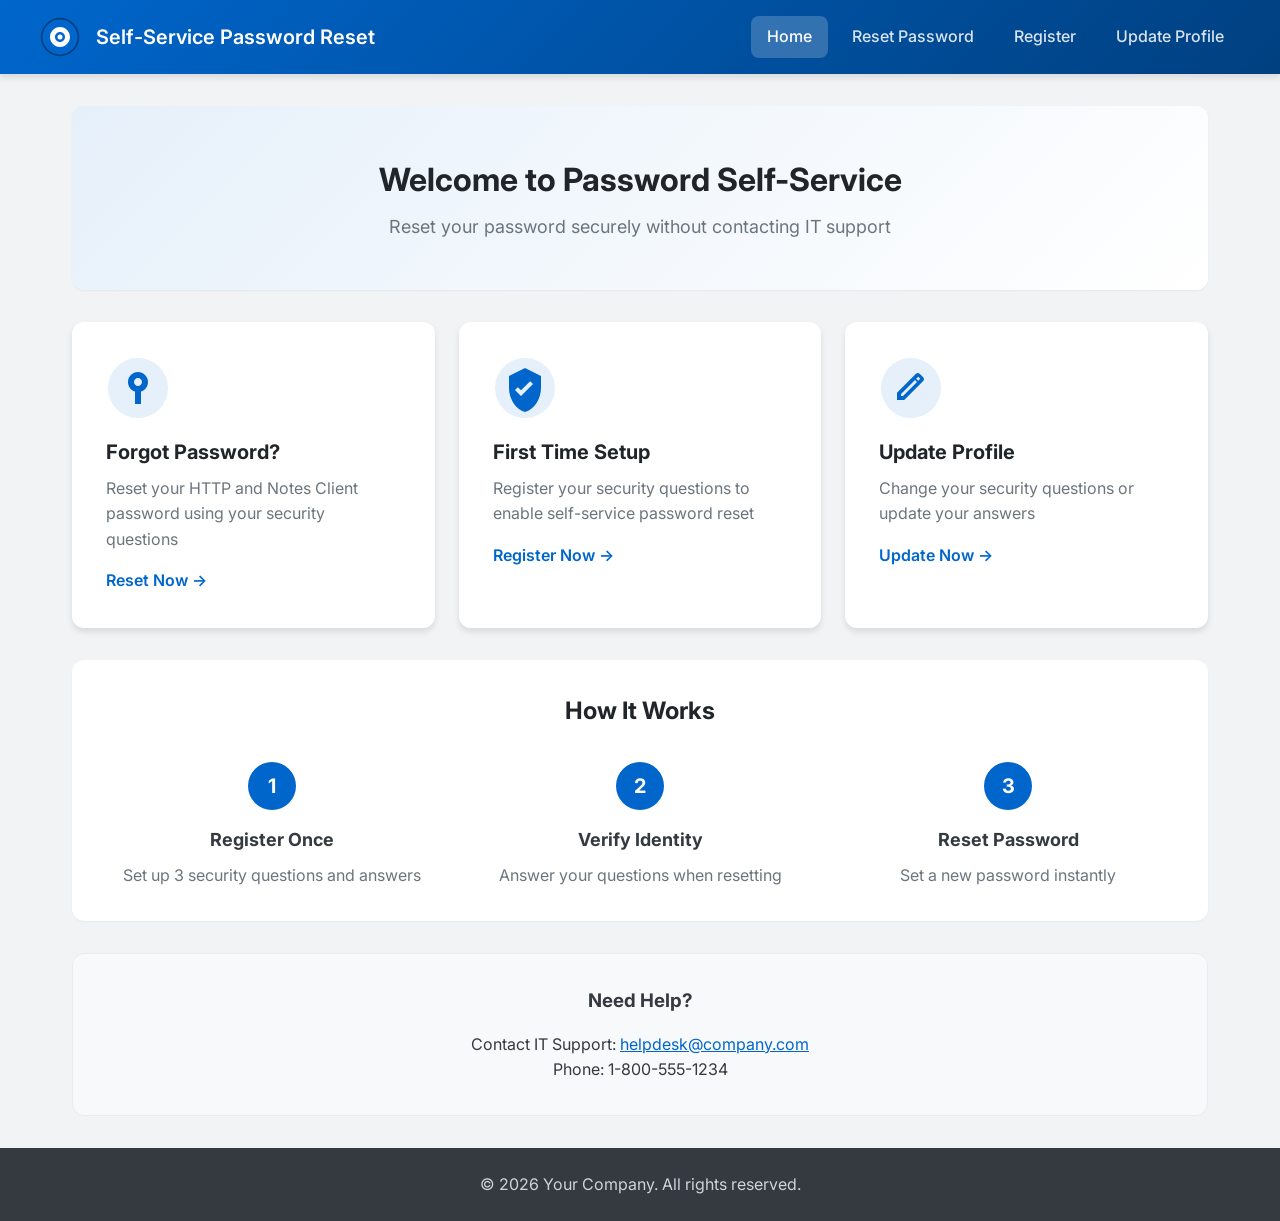
==== nsf/WebContent/index.html @ fe24a747 "Refactor to HTML/JS + LotusScript Agents architecture - Replace XPages UI with pure HTML/JavaScript " ====
<!DOCTYPE html>
<html lang="en">
<head>
    <meta charset="UTF-8">
    <meta name="viewport" content="width=device-width, initial-scale=1.0">
    <title>Self-Service Password Reset</title>
    <link rel="stylesheet" href="css/styles.css">
    <link rel="preconnect" href="https://fonts.googleapis.com">
    <link rel="preconnect" href="https://fonts.gstatic.com" crossorigin>
    <link href="https://fonts.googleapis.com/css2?family=Inter:wght@400;500;600;700&display=swap" rel="stylesheet">
</head>
<body>
    <div class="app-wrapper">
        <!-- Header -->
        <header class="app-header">
            <div class="header-content">
                <div class="logo-section">
                    <img src="images/logo.svg" alt="Logo" class="logo" id="appLogo">
                    <h1 class="app-title" id="appTitle">Self-Service Password Reset</h1>
                </div>
                <nav class="main-nav">
                    <a href="index.html" class="nav-link active">Home</a>
                    <a href="reset.html" class="nav-link">Reset Password</a>
                    <a href="register.html" class="nav-link">Register</a>
                    <a href="profile.html" class="nav-link">Update Profile</a>
                </nav>
            </div>
        </header>

        <!-- Main Content -->
        <main class="main-content">
            <!-- Hero Section -->
            <section class="hero-section">
                <div class="hero-content">
                    <h2>Welcome to Password Self-Service</h2>
                    <p>Reset your password securely without contacting IT support</p>
                </div>
            </section>

            <!-- Action Cards -->
            <section class="action-cards">
                <div class="card" onclick="window.location.href='reset.html'">
                    <div class="card-icon">
                        <img src="images/key-icon.svg" alt="Reset Password">
                    </div>
                    <h3>Forgot Password?</h3>
                    <p>Reset your HTTP and Notes Client password using your security questions</p>
                    <span class="card-link">Reset Now →</span>
                </div>

                <div class="card" onclick="window.location.href='register.html'">
                    <div class="card-icon">
                        <img src="images/shield-icon.svg" alt="Register">
                    </div>
                    <h3>First Time Setup</h3>
                    <p>Register your security questions to enable self-service password reset</p>
                    <span class="card-link">Register Now →</span>
                </div>

                <div class="card" onclick="window.location.href='profile.html'">
                    <div class="card-icon">
                        <img src="images/edit-icon.svg" alt="Update Profile">
                    </div>
                    <h3>Update Profile</h3>
                    <p>Change your security questions or update your answers</p>
                    <span class="card-link">Update Now →</span>
                </div>
            </section>

            <!-- How It Works -->
            <section class="info-section">
                <h2>How It Works</h2>
                <div class="steps-container">
                    <div class="step">
                        <div class="step-number">1</div>
                        <h4>Register Once</h4>
                        <p>Set up 3 security questions and answers</p>
                    </div>
                    <div class="step">
                        <div class="step-number">2</div>
                        <h4>Verify Identity</h4>
                        <p>Answer your questions when resetting</p>
                    </div>
                    <div class="step">
                        <div class="step-number">3</div>
                        <h4>Reset Password</h4>
                        <p>Set a new password instantly</p>
                    </div>
                </div>
            </section>

            <!-- Support Section -->
            <section class="support-section">
                <h3>Need Help?</h3>
                <p>Contact IT Support: <a href="mailto:helpdesk@company.com" id="supportEmail">helpdesk@company.com</a></p>
                <p>Phone: <span id="supportPhone">1-800-555-1234</span></p>
            </section>
        </main>

        <!-- Footer -->
        <footer class="app-footer">
            <p>&copy; <span id="currentYear"></span> <span id="companyName">Your Company</span>. All rights reserved.</p>
        </footer>
    </div>

    <script src="js/config.js"></script>
    <script src="js/api.js"></script>
    <script src="js/app.js"></script>
    <script>
        document.getElementById('currentYear').textContent = new Date().getFullYear();
    </script>
</body>
</html>
---- nsf/WebContent/css/styles.css ----
/* ==========================================================================
   HCL Domino Self-Service Password Reset - Styles
   ========================================================================== */

/* CSS Variables */
:root {
    /* Colors */
    --primary-color: #0066cc;
    --primary-hover: #0052a3;
    --primary-light: #e6f0fa;
    --secondary-color: #6c757d;
    --secondary-hover: #5a6268;
    --success-color: #28a745;
    --success-light: #d4edda;
    --warning-color: #ffc107;
    --warning-light: #fff3cd;
    --danger-color: #dc3545;
    --danger-light: #f8d7da;
    --info-color: #17a2b8;
    --info-light: #d1ecf1;
    
    /* Neutrals */
    --white: #ffffff;
    --gray-50: #f8f9fa;
    --gray-100: #f1f3f5;
    --gray-200: #e9ecef;
    --gray-300: #dee2e6;
    --gray-400: #ced4da;
    --gray-500: #adb5bd;
    --gray-600: #6c757d;
    --gray-700: #495057;
    --gray-800: #343a40;
    --gray-900: #212529;
    
    /* Typography */
    --font-family: 'Inter', -apple-system, BlinkMacSystemFont, 'Segoe UI', Roboto, sans-serif;
    --font-size-xs: 0.75rem;
    --font-size-sm: 0.875rem;
    --font-size-base: 1rem;
    --font-size-lg: 1.125rem;
    --font-size-xl: 1.25rem;
    --font-size-2xl: 1.5rem;
    --font-size-3xl: 2rem;
    
    /* Spacing */
    --spacing-xs: 0.25rem;
    --spacing-sm: 0.5rem;
    --spacing-md: 1rem;
    --spacing-lg: 1.5rem;
    --spacing-xl: 2rem;
    --spacing-2xl: 3rem;
    
    /* Border Radius */
    --radius-sm: 4px;
    --radius-md: 8px;
    --radius-lg: 12px;
    --radius-full: 50%;
    
    /* Shadows */
    --shadow-sm: 0 1px 2px rgba(0, 0, 0, 0.05);
    --shadow-md: 0 4px 6px rgba(0, 0, 0, 0.1);
    --shadow-lg: 0 10px 15px rgba(0, 0, 0, 0.1);
    --shadow-xl: 0 20px 25px rgba(0, 0, 0, 0.15);
    
    /* Transitions */
    --transition-fast: 150ms ease;
    --transition-normal: 250ms ease;
    --transition-slow: 350ms ease;
}

/* Reset & Base */
*, *::before, *::after {
    box-sizing: border-box;
    margin: 0;
    padding: 0;
}

html {
    font-size: 16px;
    scroll-behavior: smooth;
}

body {
    font-family: var(--font-family);
    font-size: var(--font-size-base);
    line-height: 1.6;
    color: var(--gray-800);
    background-color: var(--gray-100);
    min-height: 100vh;
}

/* App Wrapper */
.app-wrapper {
    display: flex;
    flex-direction: column;
    min-height: 100vh;
}

/* Header */
.app-header {
    background: linear-gradient(135deg, var(--primary-color) 0%, #004080 100%);
    color: var(--white);
    padding: var(--spacing-md) var(--spacing-xl);
    box-shadow: var(--shadow-md);
    position: sticky;
    top: 0;
    z-index: 100;
}

.header-content {
    max-width: 1200px;
    margin: 0 auto;
    display: flex;
    justify-content: space-between;
    align-items: center;
    flex-wrap: wrap;
    gap: var(--spacing-md);
}

.logo-section {
    display: flex;
    align-items: center;
    gap: var(--spacing-md);
}

.logo {
    height: 40px;
    width: auto;
}

.app-title {
    font-size: var(--font-size-xl);
    font-weight: 600;
    margin: 0;
}

/* Navigation */
.main-nav {
    display: flex;
    gap: var(--spacing-sm);
}

.nav-link {
    color: rgba(255, 255, 255, 0.85);
    text-decoration: none;
    padding: var(--spacing-sm) var(--spacing-md);
    border-radius: var(--radius-md);
    transition: all var(--transition-fast);
    font-weight: 500;
}

.nav-link:hover {
    color: var(--white);
    background-color: rgba(255, 255, 255, 0.1);
}

.nav-link.active {
    color: var(--white);
    background-color: rgba(255, 255, 255, 0.2);
}

/* Main Content */
.main-content {
    flex: 1;
    padding: var(--spacing-xl);
    max-width: 1200px;
    margin: 0 auto;
    width: 100%;
}

/* Hero Section */
.hero-section {
    background: linear-gradient(135deg, var(--primary-light) 0%, var(--white) 100%);
    border-radius: var(--radius-lg);
    padding: var(--spacing-2xl);
    text-align: center;
    margin-bottom: var(--spacing-xl);
    box-shadow: var(--shadow-sm);
}

.hero-content h2 {
    font-size: var(--font-size-3xl);
    color: var(--gray-900);
    margin-bottom: var(--spacing-sm);
}

.hero-content p {
    font-size: var(--font-size-lg);
    color: var(--gray-600);
}

/* Action Cards */
.action-cards {
    display: grid;
    grid-template-columns: repeat(auto-fit, minmax(280px, 1fr));
    gap: var(--spacing-lg);
    margin-bottom: var(--spacing-xl);
}

.card {
    background: var(--white);
    border-radius: var(--radius-lg);
    padding: var(--spacing-xl);
    box-shadow: var(--shadow-md);
    cursor: pointer;
    transition: all var(--transition-normal);
    border: 2px solid transparent;
}

.card:hover {
    transform: translateY(-4px);
    box-shadow: var(--shadow-lg);
    border-color: var(--primary-color);
}

.card-icon {
    width: 64px;
    height: 64px;
    margin-bottom: var(--spacing-md);
}

.card-icon img {
    width: 100%;
    height: 100%;
}

.card h3 {
    font-size: var(--font-size-xl);
    color: var(--gray-900);
    margin-bottom: var(--spacing-sm);
}

.card p {
    color: var(--gray-600);
    margin-bottom: var(--spacing-md);
}

.card-link {
    color: var(--primary-color);
    font-weight: 600;
}

/* Info Section */
.info-section {
    background: var(--white);
    border-radius: var(--radius-lg);
    padding: var(--spacing-xl);
    margin-bottom: var(--spacing-xl);
    box-shadow: var(--shadow-sm);
}

.info-section h2 {
    text-align: center;
    margin-bottom: var(--spacing-xl);
    color: var(--gray-900);
}

.steps-container {
    display: grid;
    grid-template-columns: repeat(auto-fit, minmax(200px, 1fr));
    gap: var(--spacing-xl);
}

.step {
    text-align: center;
}

.step-number {
    width: 48px;
    height: 48px;
    background: var(--primary-color);
    color: var(--white);
    border-radius: var(--radius-full);
    display: inline-flex;
    align-items: center;
    justify-content: center;
    font-size: var(--font-size-xl);
    font-weight: 700;
    margin-bottom: var(--spacing-md);
}

.step h4 {
    font-size: var(--font-size-lg);
    margin-bottom: var(--spacing-sm);
}

.step p {
    color: var(--gray-600);
}

/* Support Section */
.support-section {
    background: var(--gray-50);
    border-radius: var(--radius-lg);
    padding: var(--spacing-xl);
    text-align: center;
    border: 1px solid var(--gray-200);
}

.support-section h3 {
    margin-bottom: var(--spacing-md);
}

.support-section a {
    color: var(--primary-color);
}

/* Forms */
.form-container, .wizard-container {
    background: var(--white);
    border-radius: var(--radius-lg);
    padding: var(--spacing-xl);
    box-shadow: var(--shadow-md);
    max-width: 600px;
    margin: 0 auto;
}

.wizard-container {
    max-width: 700px;
}

.form-container h2, .wizard-container h2 {
    text-align: center;
    margin-bottom: var(--spacing-md);
    color: var(--gray-900);
}

.form-description {
    text-align: center;
    color: var(--gray-600);
    margin-bottom: var(--spacing-xl);
}

.form-group {
    margin-bottom: var(--spacing-lg);
}

.form-group label {
    display: block;
    font-weight: 500;
    margin-bottom: var(--spacing-sm);
    color: var(--gray-700);
}

.form-group input,
.form-group select {
    width: 100%;
    padding: var(--spacing-md);
    border: 1px solid var(--gray-300);
    border-radius: var(--radius-md);
    font-size: var(--font-size-base);
    transition: all var(--transition-fast);
}

.form-group input:focus,
.form-group select:focus {
    outline: none;
    border-color: var(--primary-color);
    box-shadow: 0 0 0 3px rgba(0, 102, 204, 0.1);
}

.form-group input::placeholder {
    color: var(--gray-400);
}

.question-group {
    background: var(--gray-50);
    padding: var(--spacing-lg);
    border-radius: var(--radius-md);
    margin-bottom: var(--spacing-lg);
}

.question-group .form-group:last-child {
    margin-bottom: 0;
}

.user-info {
    background: var(--info-light);
    padding: var(--spacing-md);
    border-radius: var(--radius-md);
    margin-bottom: var(--spacing-xl);
}

.user-info p {
    margin-bottom: var(--spacing-xs);
}

.hint {
    color: var(--gray-600);
    font-size: var(--font-size-sm);
    margin-bottom: var(--spacing-lg);
}

/* Buttons */
.btn {
    display: inline-flex;
    align-items: center;
    justify-content: center;
    padding: var(--spacing-md) var(--spacing-xl);
    border-radius: var(--radius-md);
    font-size: var(--font-size-base);
    font-weight: 600;
    text-decoration: none;
    cursor: pointer;
    transition: all var(--transition-fast);
    border: none;
}

.btn-primary {
    background: var(--primary-color);
    color: var(--white);
}

.btn-primary:hover {
    background: var(--primary-hover);
}

.btn-secondary {
    background: var(--gray-200);
    color: var(--gray-700);
}

.btn-secondary:hover {
    background: var(--gray-300);
}

.form-actions {
    display: flex;
    justify-content: flex-end;
    gap: var(--spacing-md);
    margin-top: var(--spacing-xl);
}

/* Wizard Progress */
.wizard-progress {
    display: flex;
    justify-content: space-between;
    margin-bottom: var(--spacing-xl);
    position: relative;
}

.wizard-progress::before {
    content: '';
    position: absolute;
    top: 20px;
    left: 10%;
    right: 10%;
    height: 2px;
    background: var(--gray-300);
    z-index: 0;
}

.progress-step {
    display: flex;
    flex-direction: column;
    align-items: center;
    position: relative;
    z-index: 1;
}

.progress-step .step-number {
    width: 40px;
    height: 40px;
    background: var(--gray-300);
    color: var(--gray-600);
    border-radius: var(--radius-full);
    display: flex;
    align-items: center;
    justify-content: center;
    font-weight: 600;
    margin-bottom: var(--spacing-sm);
    transition: all var(--transition-fast);
}

.progress-step.active .step-number {
    background: var(--primary-color);
    color: var(--white);
}

.progress-step.completed .step-number {
    background: var(--success-color);
    color: var(--white);
}

.progress-step .step-label {
    font-size: var(--font-size-sm);
    color: var(--gray-600);
}

.progress-step.active .step-label {
    color: var(--primary-color);
    font-weight: 600;
}

/* Wizard Steps */
.wizard-step {
    animation: fadeIn var(--transition-normal);
}

.wizard-step.hidden {
    display: none;
}

.wizard-step h3 {
    margin-bottom: var(--spacing-md);
    color: var(--gray-900);
}

.wizard-step > p {
    color: var(--gray-600);
    margin-bottom: var(--spacing-xl);
}

/* Password Strength */
.password-strength {
    margin-top: var(--spacing-sm);
}

.strength-bar {
    height: 4px;
    background: var(--gray-200);
    border-radius: 2px;
    overflow: hidden;
    margin-bottom: var(--spacing-xs);
}

.strength-bar::after {
    content: '';
    display: block;
    height: 100%;
    width: 0;
    transition: all var(--transition-normal);
}

.strength-bar.weak::after {
    width: 25%;
    background: var(--danger-color);
}

.strength-bar.fair::after {
    width: 50%;
    background: var(--warning-color);
}

.strength-bar.good::after {
    width: 75%;
    background: var(--info-color);
}

.strength-bar.strong::after {
    width: 100%;
    background: var(--success-color);
}

.strength-text {
    font-size: var(--font-size-sm);
    color: var(--gray-600);
}

/* Password Requirements */
.password-requirements {
    background: var(--gray-50);
    padding: var(--spacing-md);
    border-radius: var(--radius-md);
    margin-top: var(--spacing-md);
}

.password-requirements p {
    font-weight: 500;
    margin-bottom: var(--spacing-sm);
}

.password-requirements ul {
    list-style: none;
    padding-left: var(--spacing-sm);
}

.password-requirements li {
    padding: var(--spacing-xs) 0;
    padding-left: var(--spacing-lg);
    position: relative;
    color: var(--gray-600);
    font-size: var(--font-size-sm);
}

.password-requirements li::before {
    content: '○';
    position: absolute;
    left: 0;
    color: var(--gray-400);
}

.password-requirements li.valid {
    color: var(--success-color);
}

.password-requirements li.valid::before {
    content: '✓';
    color: var(--success-color);
}

/* Success Message */
.success-message {
    text-align: center;
    padding: var(--spacing-xl);
}

.success-icon {
    width: 80px;
    height: 80px;
    background: var(--success-color);
    color: var(--white);
    border-radius: var(--radius-full);
    display: inline-flex;
    align-items: center;
    justify-content: center;
    font-size: var(--font-size-3xl);
    margin-bottom: var(--spacing-lg);
}

.reset-summary {
    background: var(--gray-50);
    padding: var(--spacing-lg);
    border-radius: var(--radius-md);
    margin-top: var(--spacing-lg);
    text-align: left;
}

.summary-item {
    display: flex;
    justify-content: space-between;
    padding: var(--spacing-sm) 0;
    border-bottom: 1px solid var(--gray-200);
}

.summary-item:last-child {
    border-bottom: none;
}

.summary-label {
    font-weight: 500;
}

.summary-value {
    color: var(--success-color);
}

/* Alerts */
.alert-container {
    margin-bottom: var(--spacing-lg);
}

.alert {
    padding: var(--spacing-md) var(--spacing-lg);
    border-radius: var(--radius-md);
    margin-bottom: var(--spacing-md);
    display: flex;
    align-items: center;
    gap: var(--spacing-md);
}

.alert-success {
    background: var(--success-light);
    color: #155724;
    border: 1px solid #c3e6cb;
}

.alert-error {
    background: var(--danger-light);
    color: #721c24;
    border: 1px solid #f5c6cb;
}

.alert-warning {
    background: var(--warning-light);
    color: #856404;
    border: 1px solid #ffeeba;
}

.alert-info {
    background: var(--info-light);
    color: #0c5460;
    border: 1px solid #bee5eb;
}

/* Auth Check & Messages */
.auth-check, .info-message, .warning-message {
    text-align: center;
    padding: var(--spacing-xl);
}

.info-message {
    background: var(--info-light);
    border-radius: var(--radius-md);
    margin-bottom: var(--spacing-lg);
}

.warning-message {
    background: var(--warning-light);
    border-radius: var(--radius-md);
    margin-bottom: var(--spacing-lg);
}

.hidden {
    display: none !important;
}

/* Footer */
.app-footer {
    background: var(--gray-800);
    color: var(--gray-400);
    padding: var(--spacing-lg);
    text-align: center;
    margin-top: auto;
}

/* Animations */
@keyframes fadeIn {
    from {
        opacity: 0;
        transform: translateY(10px);
    }
    to {
        opacity: 1;
        transform: translateY(0);
    }
}

/* Responsive */
@media (max-width: 768px) {
    .header-content {
        flex-direction: column;
        text-align: center;
    }
    
    .main-nav {
        flex-wrap: wrap;
        justify-content: center;
    }
    
    .main-content {
        padding: var(--spacing-md);
    }
    
    .hero-content h2 {
        font-size: var(--font-size-2xl);
    }
    
    .wizard-progress {
        flex-wrap: wrap;
        gap: var(--spacing-md);
    }
    
    .wizard-progress::before {
        display: none;
    }
    
    .form-actions {
        flex-direction: column;
    }
    
    .btn {
        width: 100%;
    }
}

/* Loading Spinner */
.spinner {
    display: inline-block;
    width: 20px;
    height: 20px;
    border: 2px solid var(--gray-300);
    border-top-color: var(--primary-color);
    border-radius: 50%;
    animation: spin 0.8s linear infinite;
    margin-right: var(--spacing-sm);
}

@keyframes spin {
    to {
        transform: rotate(360deg);
    }
}

.btn.loading {
    pointer-events: none;
    opacity: 0.7;
}
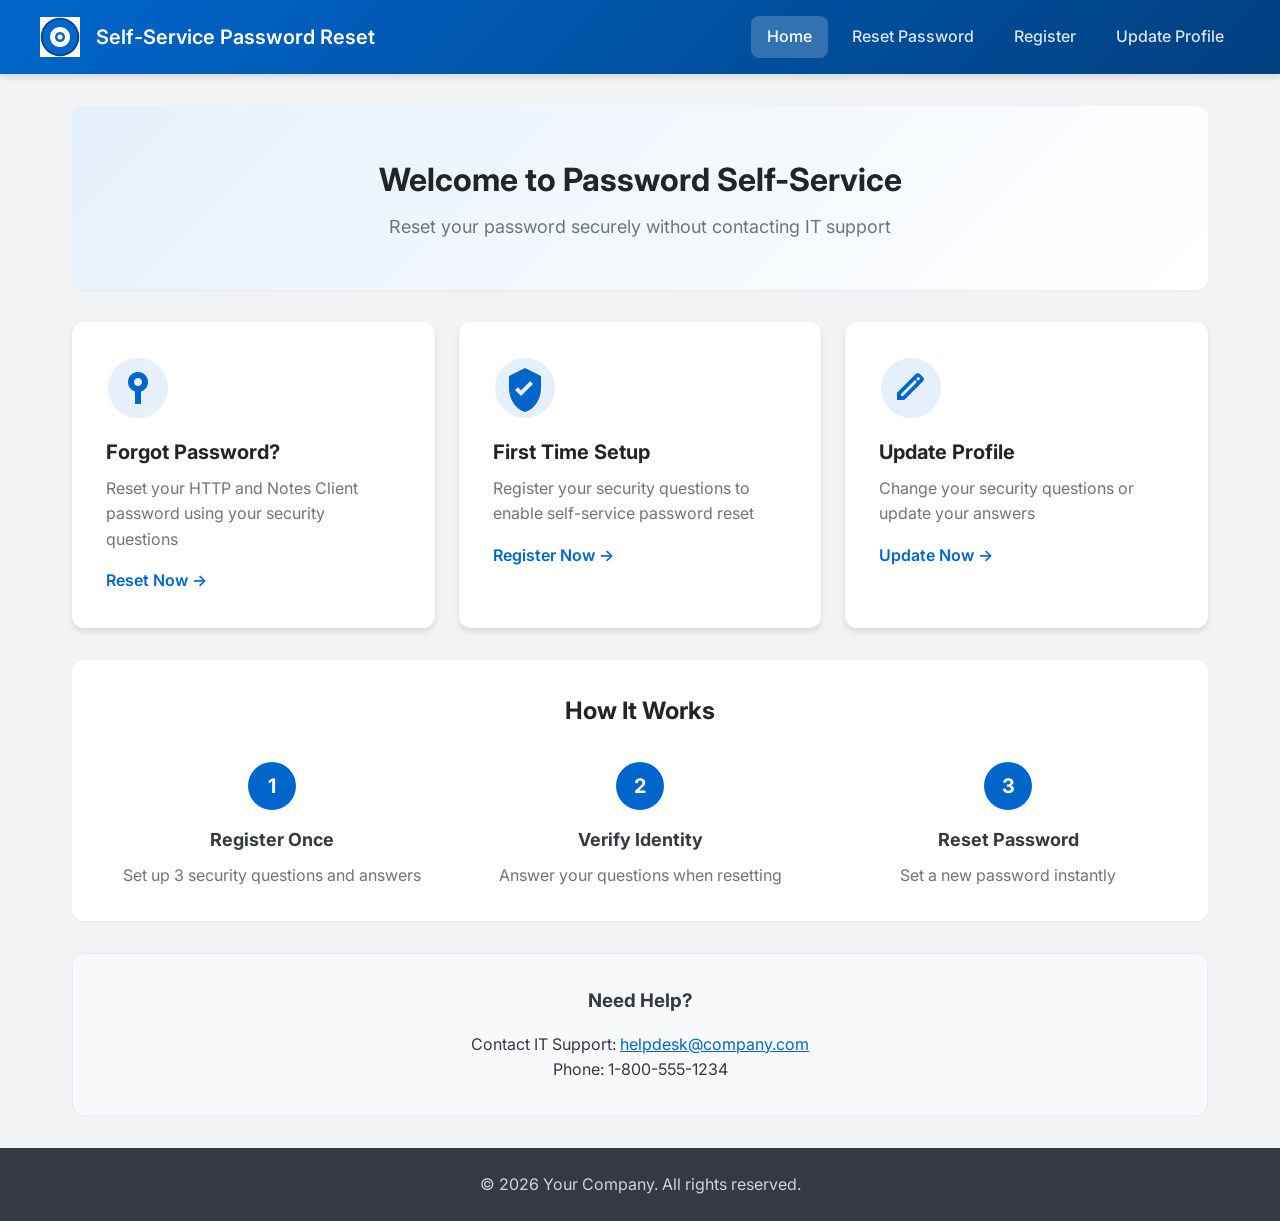
==== commit 261ec5d4: "Replace SVG images with PNG for Domino compatibility - Convert all SVG icons to PNG format (Domino d" ====
--- a/nsf/WebContent/index.html
+++ b/nsf/WebContent/index.html
@@ -15,7 +15,7 @@
         <header class="app-header">
             <div class="header-content">
                 <div class="logo-section">
-                    <img src="images/logo.svg" alt="Logo" class="logo" id="appLogo">
+                    <img src="images/logo.png" alt="Logo" class="logo" id="appLogo">
                     <h1 class="app-title" id="appTitle">Self-Service Password Reset</h1>
                 </div>
                 <nav class="main-nav">
@@ -41,7 +41,7 @@
             <section class="action-cards">
                 <div class="card" onclick="window.location.href='reset.html'">
                     <div class="card-icon">
-                        <img src="images/key-icon.svg" alt="Reset Password">
+                        <img src="images/key-icon.png" alt="Reset Password">
                     </div>
                     <h3>Forgot Password?</h3>
                     <p>Reset your HTTP and Notes Client password using your security questions</p>
@@ -50,7 +50,7 @@
 
                 <div class="card" onclick="window.location.href='register.html'">
                     <div class="card-icon">
-                        <img src="images/shield-icon.svg" alt="Register">
+                        <img src="images/shield-icon.png" alt="Register">
                     </div>
                     <h3>First Time Setup</h3>
                     <p>Register your security questions to enable self-service password reset</p>
@@ -59,7 +59,7 @@
 
                 <div class="card" onclick="window.location.href='profile.html'">
                     <div class="card-icon">
-                        <img src="images/edit-icon.svg" alt="Update Profile">
+                        <img src="images/edit-icon.png" alt="Update Profile">
                     </div>
                     <h3>Update Profile</h3>
                     <p>Change your security questions or update your answers</p>
